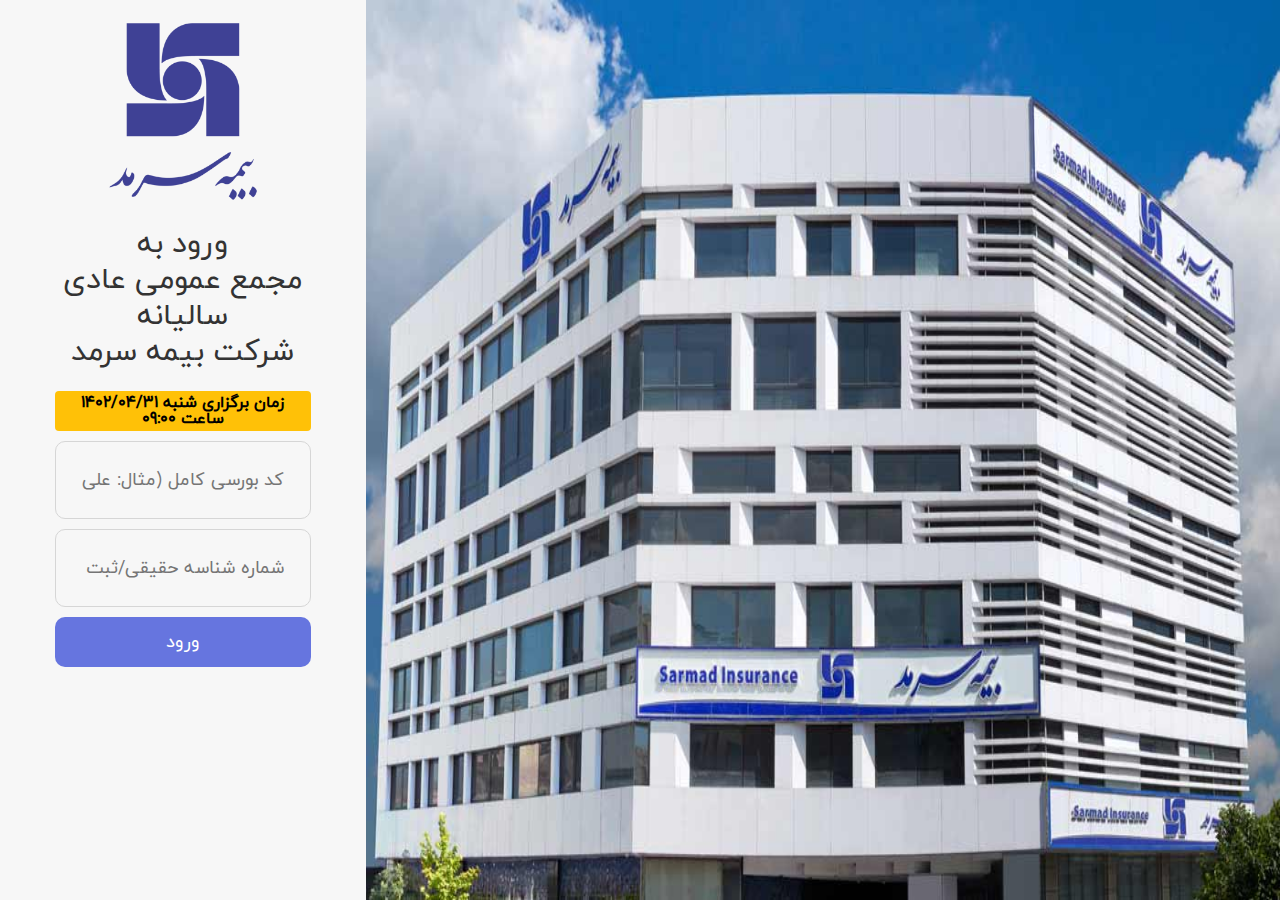
==== index.html @ fc884b3a "fix:change image location" ====
<!DOCTYPE html>
<html lang="en">
  <head>
    <meta charset="UTF-8" />
    <meta name="viewport" content="width=device-width, initial-scale=1.0" />
    <title>
      ورود سامانه مجامع آنلاین | پخش زنده اینترنتی مجمع شرکت بیمه سرمد
    </title>
    <link rel="stylesheet" href="./css/sarmad.css" />
    <link rel="icon" type="image/x-icon" href="/assets/images/sarmad-logo.png">
  </head>
  <body>
    <div class="main-wrapper">
      <div class="right-section"></div>
      <div class="left-section">
        <div class="title">
          <div class="logo-wrapper">
            <img src="./assets/images/sarmad-logo.png" alt="logo" />
          </div>
          <p class="login-text">ورود به<br> مجمع عمومی عادی سالیانه<br> شرکت بیمه سرمد</p>
          <p class="time">زمان برگزاری شنبه 1402/04/31 ساعت 09:00</p>
        </div>
        <div class="login-wrapper">
          <div class="input-wrapper">
            <input class="username" type="text" placeholder="کد بورسی کامل (مثال: علی21234)" />
            <div class="username-error message">لطفا کد بورسی را وارد کنید.</div>
          </div>
          <div class="input-wrapper">
            <input class="password" type="text" placeholder="شماره شناسه حقیقی/ثبت حقوقی" />
            <div class="password-error message">لطفا شماره شناسه حقیقی / ثبت حقوقی را وارد کنید.</div>
          </div>
          <button class="login-button">ورود</button>
        </div>
      </div>
      
    </div>
    <script src="./sarmad.js"></script>
  </body>
</html>
---- css/sarmad.css ----
* {
  margin: 0;
  padding: 0;
  box-sizing: border-box;
  font-family: Yekan,sans-serif;
  direction: rtl;
}
body{
  background-color: #f7f7f7;
}
@font-face {
    font-family: Yekan;
    src: url(/assets/font/iranyekanwebregularfanum.woff);
}
.main-wrapper {
  width: 100%;
  height: 100vh;
  display: grid;
  grid-template-columns: 5fr 2fr;
 
}
.main-wrapper .left-section {
  width: 100%;
  height: 100%;
  display: flex;
  flex-direction: column;
  align-items: center;
  padding: 20px 55px 55px 55px;
  margin: 0 auto;
 
}
.main-wrapper .left-section .title {
    display: flex;
    flex-direction: column;
    justify-content: start;
    align-items: center;
}
.main-wrapper .left-section .title .time{
  margin-top: 20px;
  background-color: #ffc107;
  text-align: center;
  font-weight: 700;
  font-size: 16px;
  padding: 4px 6px;
  line-height: 1;
  border-radius: 4px;
}
.main-wrapper .left-section .title  .logo-wrapper img {
  width: 180px;
  height: 200px;
  padding-bottom: 20px;
}
.main-wrapper .left-section .title .login-text {
  font-size: 30px;
  color: #333333;
  line-height: 1.2;
  text-align: center;
}
.main-wrapper .right-section{
  height: 100%;
  width: 100%;
  background-image: url(/assets/images/sarmad-img.jpg);
  background-size: 100% 100%;
  background-repeat: no-repeat;
}

.main-wrapper .left-section .login-wrapper{
  display: flex;
  flex-direction: column;
  gap: 10px;
  margin-top: 10px;
  width: 100%;
}
.main-wrapper .left-section .login-wrapper input{
  height: 78px;
  border: 1px solid #d6d6d6;
  border-radius: 10px;
  width: 100%;
  font-size:18px;
  padding: 0 26px;
  background-color: transparent;
}
.main-wrapper .left-section .login-wrapper .message{
  color: #ed4337;
  font-size: 16px;
  font-weight: 00;
  display: none;
  margin-top: 8px;
}
.main-wrapper .left-section .login-wrapper .message.show{
  display: block;
}
input ::placeholder{
  color: #999999;
}
.main-wrapper .left-section .login-wrapper input:focus{
  border: 1px solid #6675df;
  outline: none;
}
.main-wrapper .left-section .login-wrapper .login-button{
  width: 100%;
  height: 50px;
  border-radius: 10px;
  background-color: #6675df;
  color: #fff;
  font-size: 18px;
  border: none;
}
.main-wrapper .left-section .login-wrapper .login-button:hover{
  background-color: #333333;
  transition: color 0.5s;
  cursor: pointer;
}

@media screen and (max-width:500px) {
  .main-wrapper{
    grid-template-columns: 1fr;
  }
  .main-wrapper .right-section{
    display: none;
  }
  .main-wrapper .left-section .title .logo-wrapper{
    background-image: linear-gradient(0deg, rgba(247, 247, 247, 1), rgba(247, 247, 247, 0.5)), url(/assets/images/sarmad-img.jpg);
    background-size: 100%;
    background-repeat: no-repeat;
    background-position-x: center;
    background-position-y: top;
    width: 100%;
    display: flex;
    justify-content: center;
    align-items: center;
    padding: 20px 0 10px 0;
  }
  .main-wrapper .left-section{
   max-width: 100%;
   padding: 20px 15px 55px 15px;
  }

  .main-wrapper .left-section .title .time{
    font-size: 16px;
    white-space: nowrap;
  }
  .main-wrapper .left-section .title .login-text {
    font-size: 30px;
  }
  .main-wrapper .left-section .login-wrapper input{
    font-size: 18px;
  }
  .main-wrapper .left-section .login-wrapper .message{
    font-size: 14px;
  }
  .main-wrapper .left-section .login-wrapper .login-button{
    font-size: 18px;
  }
}
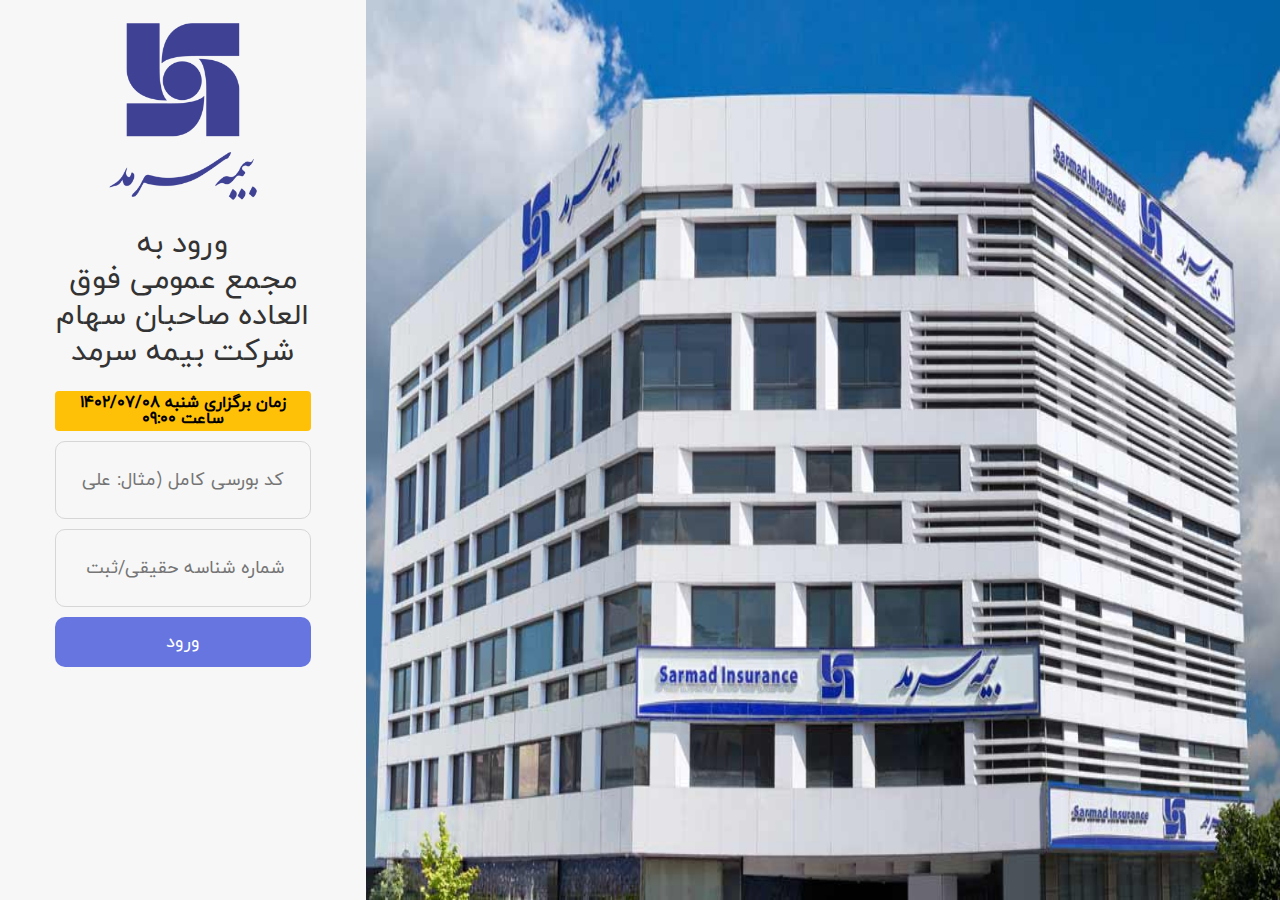
==== commit 939b7fdc: "fix: login text" ====
--- a/index.html
+++ b/index.html
@@ -17,8 +17,8 @@
           <div class="logo-wrapper">
             <img src="./assets/images/sarmad-logo.png" alt="logo" />
           </div>
-          <p class="login-text">ورود به<br> مجمع عمومی عادی سالیانه<br> شرکت بیمه سرمد</p>
-          <p class="time">زمان برگزاری شنبه 1402/04/31 ساعت 09:00</p>
+          <p class="login-text">ورود به<br> مجمع عمومی فوق العاده صاحبان سهام<br> شرکت بیمه سرمد</p>
+          <p class="time">زمان برگزاری شنبه 1402/07/08 ساعت 09:00</p>
         </div>
         <div class="login-wrapper">
           <div class="input-wrapper">
